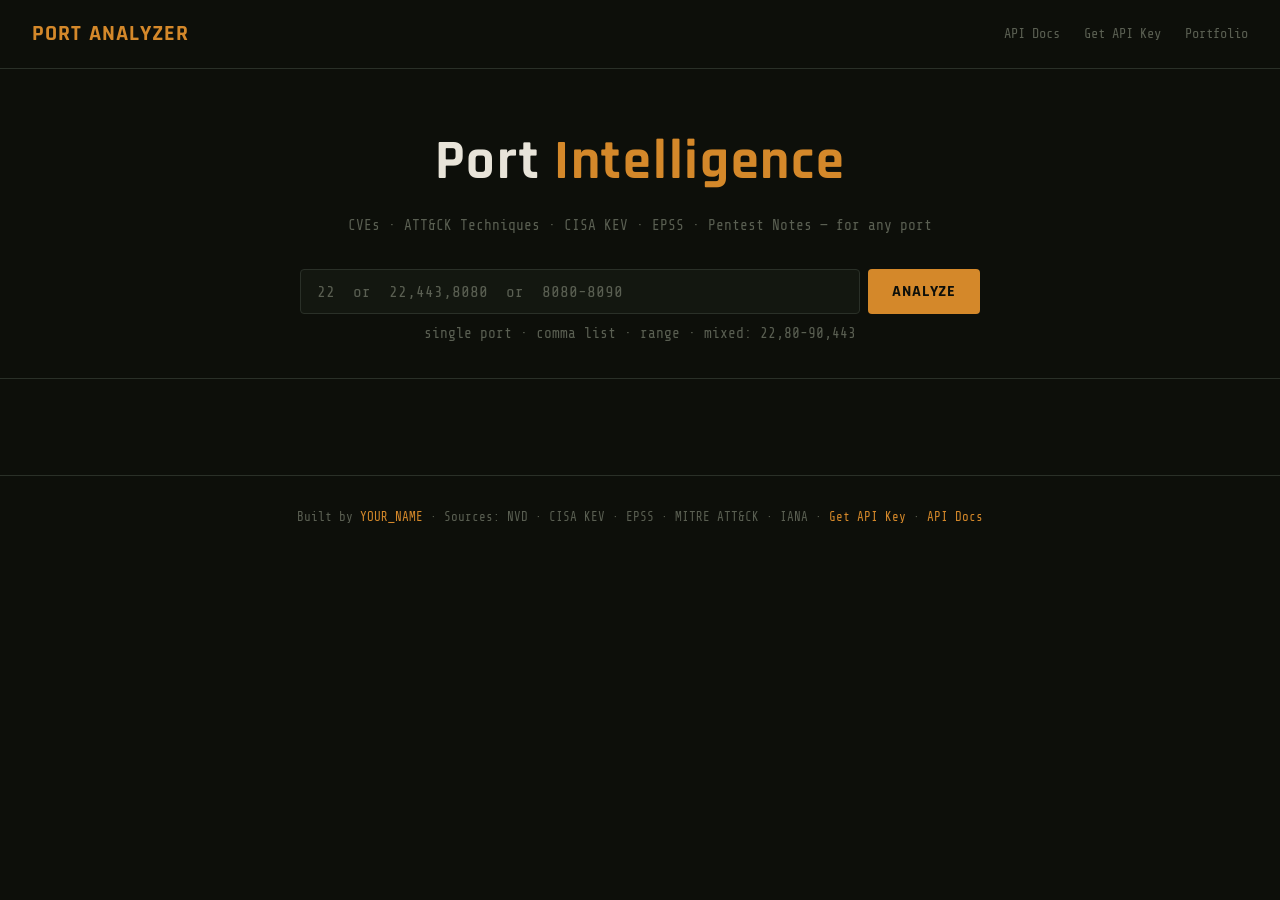
==== web/index.html @ 5741fda4 "feat: initial port-analyzer — CLI + REST API + web UI" ====
<!DOCTYPE html>
<html lang="en">
<head>
  <meta charset="UTF-8" />
  <meta name="viewport" content="width=device-width, initial-scale=1.0" />
  <title>Port Analyzer — Cybersecurity Intelligence</title>
  <meta name="description" content="Instant cybersecurity intelligence for any port — CVEs, ATT&CK techniques, CISA KEV, EPSS exploitation scores, pentest notes." />

  <!-- Fonts — matches portfolio exactly -->
  <link rel="preconnect" href="https://fonts.googleapis.com" />
  <link rel="preconnect" href="https://fonts.gstatic.com" crossorigin />
  <link href="https://fonts.googleapis.com/css2?family=Share+Tech+Mono&family=Inter:wght@300;400;500;600&family=Rajdhani:wght@400;500;600;700&display=swap" rel="stylesheet" />

  <link rel="stylesheet" href="assets/css/style.css" />

  <!-- API base URL — change this to your deployed backend URL -->
  <script>
    window.PA_CONFIG = {
      apiBase: ""  // empty = same origin; set to "https://your-backend.railway.app" after deploy
    };
  </script>
</head>
<body>

<nav>
  <a class="nav-brand" href="/">PORT ANALYZER</a>
  <div class="nav-links">
    <a href="/docs" target="_blank" rel="noopener">API Docs</a>
    <a href="register.html">Get API Key</a>
    <a href="https://YOUR_DOMAIN" target="_blank" rel="noopener noreferrer">Portfolio</a>
  </div>
</nav>

<div class="hero">
  <h1>Port <span>Intelligence</span></h1>
  <p>CVEs · ATT&CK Techniques · CISA KEV · EPSS · Pentest Notes — for any port</p>

  <div class="search-wrap">
    <input
      id="port-input"
      type="text"
      placeholder="22  or  22,443,8080  or  8080-8090"
      autocomplete="off"
      spellcheck="false"
    />
    <button id="search-btn">ANALYZE</button>
  </div>
  <p class="search-hint">single port · comma list · range · mixed: 22,80-90,443</p>

  <div id="key-banner">
    <span style="color:var(--dim)">API key:</span>
    <span></span>
    <button id="clear-key" title="Remove key">✕</button>
  </div>
</div>

<main>
  <div id="status"></div>
  <div id="results"></div>
</main>

<footer>
  <p>
    Built by <a href="https://YOUR_DOMAIN">YOUR_NAME</a> ·
    Sources: NVD · CISA KEV · EPSS · MITRE ATT&CK · IANA ·
    <a href="register.html">Get API Key</a> ·
    <a href="/docs">API Docs</a>
  </p>
</footer>

<script src="assets/js/analyzer.js"></script>
</body>
</html>
---- web/assets/css/style.css ----
/* Port Analyzer — matches portfolio palette exactly */
:root {
  --black:       #0D0F0A;
  --green:       #3D4A3E;
  --khaki:       #8B7355;
  --amber:       #D4882A;
  --cream:       #E8E4D9;
  --dim:         #5A5F52;
  --card:        #131710;
  --border:      #2A3028;
  --font-mono:   'Share Tech Mono', monospace;
  --font-display:'Rajdhani', sans-serif;
  --font-body:   'Inter', sans-serif;

  /* severity */
  --critical: #FF4444;
  --high:     #FF8C00;
  --medium:   #D4882A;
  --low:      #3D9A3E;
  --info:     #4A90D9;
}

*, *::before, *::after { box-sizing: border-box; margin: 0; padding: 0; }

html { scroll-behavior: smooth; }

body {
  background: var(--black);
  color: var(--cream);
  font-family: var(--font-body);
  font-size: 15px;
  line-height: 1.6;
  min-height: 100vh;
}

/* ── nav ───────────────────────────────────────────────────────── */
nav {
  display: flex;
  align-items: center;
  justify-content: space-between;
  padding: 1rem 2rem;
  border-bottom: 1px solid var(--border);
  background: var(--black);
  position: sticky;
  top: 0;
  z-index: 100;
}

.nav-brand {
  font-family: var(--font-display);
  font-size: 1.4rem;
  font-weight: 700;
  color: var(--amber);
  letter-spacing: 0.05em;
  text-decoration: none;
}

.nav-links { display: flex; gap: 1.5rem; }
.nav-links a {
  color: var(--dim);
  text-decoration: none;
  font-family: var(--font-mono);
  font-size: 0.85rem;
  transition: color 0.2s;
}
.nav-links a:hover { color: var(--amber); }

/* ── hero ──────────────────────────────────────────────────────── */
.hero {
  padding: 3rem 2rem 2rem;
  text-align: center;
  border-bottom: 1px solid var(--border);
}

.hero h1 {
  font-family: var(--font-display);
  font-size: clamp(2rem, 5vw, 3.5rem);
  font-weight: 700;
  color: var(--cream);
  letter-spacing: 0.03em;
}

.hero h1 span { color: var(--amber); }

.hero p {
  color: var(--dim);
  margin-top: 0.5rem;
  font-family: var(--font-mono);
  font-size: 0.9rem;
}

/* ── search bar ────────────────────────────────────────────────── */
.search-wrap {
  max-width: 680px;
  margin: 2rem auto 0;
  display: flex;
  gap: 0.5rem;
}

.search-wrap input {
  flex: 1;
  background: var(--card);
  border: 1px solid var(--border);
  border-radius: 4px;
  padding: 0.75rem 1rem;
  color: var(--cream);
  font-family: var(--font-mono);
  font-size: 1rem;
  outline: none;
  transition: border-color 0.2s;
}

.search-wrap input::placeholder { color: var(--dim); }
.search-wrap input:focus { border-color: var(--amber); }

.search-wrap button {
  background: var(--amber);
  color: var(--black);
  border: none;
  border-radius: 4px;
  padding: 0.75rem 1.5rem;
  font-family: var(--font-display);
  font-size: 1rem;
  font-weight: 700;
  cursor: pointer;
  letter-spacing: 0.05em;
  transition: opacity 0.2s;
}
.search-wrap button:hover { opacity: 0.85; }

.search-hint {
  text-align: center;
  margin-top: 0.5rem;
  font-family: var(--font-mono);
  font-size: 0.78rem;
  color: var(--dim);
}

/* ── api key banner ────────────────────────────────────────────── */
#key-banner {
  max-width: 680px;
  margin: 1rem auto 0;
  display: none;
  align-items: center;
  gap: 0.5rem;
  padding: 0.5rem 1rem;
  background: var(--card);
  border: 1px solid var(--border);
  border-radius: 4px;
  font-family: var(--font-mono);
  font-size: 0.8rem;
  color: var(--dim);
}
#key-banner.active { display: flex; }
#key-banner span { color: var(--amber); }
#clear-key { background: none; border: none; color: var(--dim); cursor: pointer; margin-left: auto; font-size: 1rem; }

/* ── main content ──────────────────────────────────────────────── */
main {
  max-width: 900px;
  margin: 0 auto;
  padding: 2rem 1.5rem 4rem;
}

/* ── status bar ────────────────────────────────────────────────── */
#status {
  font-family: var(--font-mono);
  font-size: 0.85rem;
  padding: 0.75rem 1rem;
  border-radius: 4px;
  margin-bottom: 1.5rem;
  display: none;
}
#status.info    { background: rgba(74,144,217,0.1); border: 1px solid rgba(74,144,217,0.3); color: var(--info); display: block; }
#status.error   { background: rgba(255,68,68,0.1);  border: 1px solid rgba(255,68,68,0.3);  color: var(--critical); display: block; }
#status.loading { background: rgba(212,136,42,0.1); border: 1px solid var(--border); color: var(--amber); display: block; }

/* ── results ───────────────────────────────────────────────────── */
#results { display: flex; flex-direction: column; gap: 1.5rem; }

/* ── port card ─────────────────────────────────────────────────── */
.port-card {
  background: var(--card);
  border: 1px solid var(--border);
  border-radius: 6px;
  overflow: hidden;
}

.port-card-header {
  display: flex;
  align-items: center;
  justify-content: space-between;
  padding: 1rem 1.25rem;
  border-bottom: 1px solid var(--border);
  cursor: pointer;
  user-select: none;
}

.port-card-header:hover { background: rgba(255,255,255,0.02); }

.port-number {
  font-family: var(--font-mono);
  font-size: 1.2rem;
  color: var(--amber);
  font-weight: 700;
}

.port-service {
  font-family: var(--font-display);
  font-size: 1.1rem;
  font-weight: 600;
  color: var(--cream);
  margin-left: 0.75rem;
}

.port-transport {
  font-family: var(--font-mono);
  font-size: 0.75rem;
  color: var(--dim);
  margin-left: 0.5rem;
}

.risk-badge {
  font-family: var(--font-mono);
  font-size: 0.75rem;
  font-weight: 700;
  padding: 0.2rem 0.6rem;
  border-radius: 3px;
  letter-spacing: 0.08em;
}
.risk-CRITICAL { background: rgba(255,68,68,0.15);   color: var(--critical); border: 1px solid rgba(255,68,68,0.3); }
.risk-HIGH     { background: rgba(255,140,0,0.15);   color: var(--high);     border: 1px solid rgba(255,140,0,0.3); }
.risk-MEDIUM   { background: rgba(212,136,42,0.15);  color: var(--medium);   border: 1px solid rgba(212,136,42,0.3); }
.risk-LOW      { background: rgba(61,154,62,0.15);   color: var(--low);      border: 1px solid rgba(61,154,62,0.3); }

.collapse-icon { color: var(--dim); font-size: 0.85rem; transition: transform 0.2s; }
.port-card.collapsed .collapse-icon { transform: rotate(-90deg); }

.port-card-body {
  padding: 1.25rem;
  display: flex;
  flex-direction: column;
  gap: 1.25rem;
}
.port-card.collapsed .port-card-body { display: none; }

/* ── meta grid ─────────────────────────────────────────────────── */
.meta-grid {
  display: grid;
  grid-template-columns: repeat(auto-fit, minmax(180px, 1fr));
  gap: 0.75rem;
}

.meta-item { display: flex; flex-direction: column; gap: 0.15rem; }
.meta-label { font-family: var(--font-mono); font-size: 0.7rem; color: var(--dim); text-transform: uppercase; letter-spacing: 0.1em; }
.meta-value { font-family: var(--font-mono); font-size: 0.9rem; color: var(--cream); }

/* ── section block ─────────────────────────────────────────────── */
.section-block { display: flex; flex-direction: column; gap: 0.5rem; }

.section-title {
  font-family: var(--font-mono);
  font-size: 0.75rem;
  color: var(--amber);
  text-transform: uppercase;
  letter-spacing: 0.12em;
  display: flex;
  align-items: center;
  gap: 0.5rem;
}
.section-title::after { content: ''; flex: 1; height: 1px; background: var(--border); }

/* ── CVE table ─────────────────────────────────────────────────── */
.cve-table { width: 100%; border-collapse: collapse; font-family: var(--font-mono); font-size: 0.82rem; }
.cve-table th { color: var(--dim); font-weight: 400; text-align: left; padding: 0.3rem 0.5rem; border-bottom: 1px solid var(--border); font-size: 0.72rem; text-transform: uppercase; letter-spacing: 0.08em; }
.cve-table td { padding: 0.4rem 0.5rem; border-bottom: 1px solid rgba(42,48,40,0.5); vertical-align: top; }
.cve-table tr:last-child td { border-bottom: none; }
.cve-table tr:hover td { background: rgba(255,255,255,0.02); }

.cve-id { color: var(--info); }
.cve-kev { color: var(--critical); font-size: 0.7rem; font-weight: 700; }

.sev-CRITICAL { color: var(--critical); }
.sev-HIGH     { color: var(--high); }
.sev-MEDIUM   { color: var(--medium); }
.sev-LOW      { color: var(--low); }

/* ── technique list ────────────────────────────────────────────── */
.technique-list { display: flex; flex-direction: column; gap: 0.35rem; }
.technique-item {
  display: flex;
  align-items: baseline;
  gap: 0.75rem;
  font-family: var(--font-mono);
  font-size: 0.82rem;
}
.technique-id { color: var(--amber); min-width: 100px; }
.technique-tactic { color: var(--dim); min-width: 130px; font-size: 0.75rem; }
.technique-name { color: var(--cream); }
.technique-item a { text-decoration: none; }
.technique-item a:hover .technique-name { color: var(--amber); }

/* ── note lists ────────────────────────────────────────────────── */
.note-list { display: flex; flex-direction: column; gap: 0.3rem; }
.note-item {
  font-family: var(--font-mono);
  font-size: 0.82rem;
  color: var(--cream);
  display: flex;
  gap: 0.5rem;
  align-items: flex-start;
}
.note-bullet { color: var(--amber); flex-shrink: 0; }

/* ── stats strip ───────────────────────────────────────────────── */
.stats-strip {
  display: flex;
  gap: 1.5rem;
  font-family: var(--font-mono);
  font-size: 0.8rem;
  color: var(--dim);
  flex-wrap: wrap;
}
.stats-strip .stat-val { color: var(--cream); font-weight: 700; }
.stats-strip .stat-kev { color: var(--critical); font-weight: 700; }

/* ── no data ───────────────────────────────────────────────────── */
.no-data { color: var(--dim); font-family: var(--font-mono); font-size: 0.82rem; }

/* ── register page ─────────────────────────────────────────────── */
.register-wrap {
  max-width: 520px;
  margin: 4rem auto;
  padding: 0 1.5rem;
}

.register-card {
  background: var(--card);
  border: 1px solid var(--border);
  border-radius: 6px;
  padding: 2rem;
}

.register-card h2 {
  font-family: var(--font-display);
  font-size: 1.6rem;
  color: var(--amber);
  margin-bottom: 0.5rem;
}

.register-card p {
  color: var(--dim);
  font-family: var(--font-mono);
  font-size: 0.85rem;
  margin-bottom: 1.5rem;
}

.form-group { display: flex; flex-direction: column; gap: 0.35rem; margin-bottom: 1rem; }
.form-group label { font-family: var(--font-mono); font-size: 0.8rem; color: var(--dim); }
.form-group input {
  background: var(--black);
  border: 1px solid var(--border);
  border-radius: 4px;
  padding: 0.65rem 0.9rem;
  color: var(--cream);
  font-family: var(--font-mono);
  font-size: 0.9rem;
  outline: none;
}
.form-group input:focus { border-color: var(--amber); }

.btn-primary {
  width: 100%;
  background: var(--amber);
  color: var(--black);
  border: none;
  border-radius: 4px;
  padding: 0.75rem;
  font-family: var(--font-display);
  font-size: 1rem;
  font-weight: 700;
  cursor: pointer;
  letter-spacing: 0.05em;
  transition: opacity 0.2s;
}
.btn-primary:hover { opacity: 0.85; }

.key-result {
  margin-top: 1.5rem;
  padding: 1rem;
  background: var(--black);
  border: 1px solid var(--border);
  border-radius: 4px;
  display: none;
  flex-direction: column;
  gap: 0.5rem;
}
.key-result.show { display: flex; }
.key-result p { color: var(--dim); font-family: var(--font-mono); font-size: 0.8rem; }
.key-result code {
  color: var(--amber);
  font-family: var(--font-mono);
  font-size: 0.85rem;
  word-break: break-all;
  background: var(--card);
  padding: 0.5rem;
  border-radius: 3px;
  border: 1px solid var(--border);
}
.copy-btn {
  align-self: flex-start;
  background: none;
  border: 1px solid var(--border);
  color: var(--dim);
  font-family: var(--font-mono);
  font-size: 0.78rem;
  padding: 0.3rem 0.75rem;
  border-radius: 3px;
  cursor: pointer;
  transition: color 0.2s, border-color 0.2s;
}
.copy-btn:hover { color: var(--amber); border-color: var(--amber); }

/* ── footer ────────────────────────────────────────────────────── */
footer {
  text-align: center;
  padding: 2rem;
  border-top: 1px solid var(--border);
  font-family: var(--font-mono);
  font-size: 0.78rem;
  color: var(--dim);
}
footer a { color: var(--amber); text-decoration: none; }

/* ── responsive ────────────────────────────────────────────────── */
@media (max-width: 600px) {
  nav { padding: 1rem; }
  .search-wrap { flex-direction: column; }
  .cve-table { font-size: 0.75rem; }
  .meta-grid { grid-template-columns: 1fr 1fr; }
}
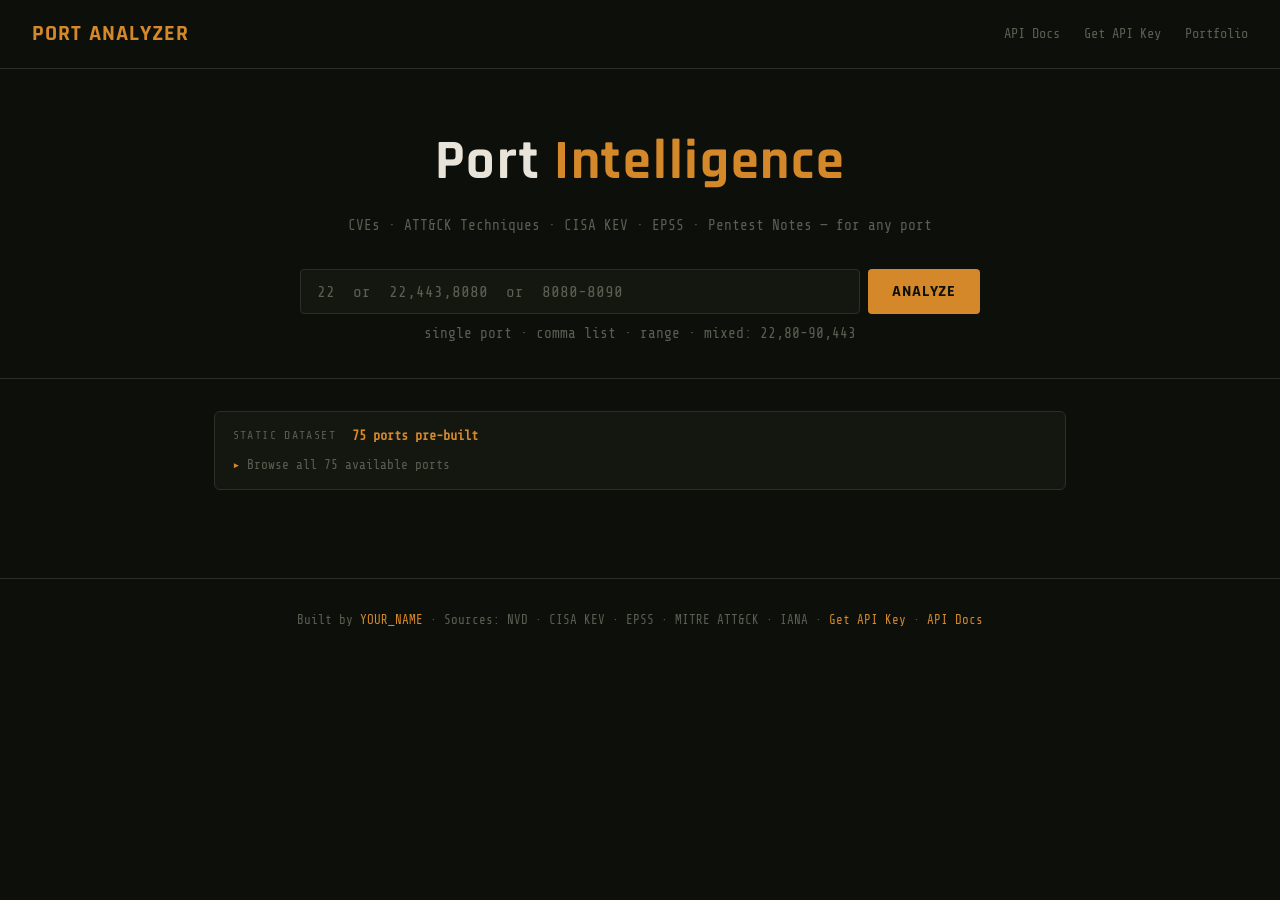
==== commit 2129c8d7: "feat: available-ports panel, CLI fallback message, and markdown report download" ====
--- a/web/index.html
+++ b/web/index.html
@@ -16,7 +16,8 @@
   <!-- API base URL — change this to your deployed backend URL -->
   <script>
     window.PA_CONFIG = {
-      apiBase: ""  // empty = same origin; set to "https://your-backend.railway.app" after deploy
+      apiBase: "",       // empty = same origin; set to "https://your-backend.railway.app" after deploy
+      staticDataUrl: "data/ports.json"
     };
   </script>
 </head>
@@ -55,6 +56,7 @@
 </div>
 
 <main>
+  <div id="ports-info-panel"></div>
   <div id="status"></div>
   <div id="results"></div>
 </main>
--- a/web/assets/css/style.css
+++ b/web/assets/css/style.css
@@ -236,6 +236,24 @@
 .collapse-icon { color: var(--dim); font-size: 0.85rem; transition: transform 0.2s; }
 .port-card.collapsed .collapse-icon { transform: rotate(-90deg); }
 
+.dl-report-btn {
+  font-family: var(--font-mono);
+  font-size: 0.72rem;
+  font-weight: 600;
+  letter-spacing: 0.06em;
+  padding: 0.18rem 0.55rem;
+  border-radius: 3px;
+  border: 1px solid var(--amber);
+  background: transparent;
+  color: var(--amber);
+  cursor: pointer;
+  transition: background 0.15s, color 0.15s;
+}
+.dl-report-btn:hover {
+  background: var(--amber);
+  color: var(--black);
+}
+
 .port-card-body {
   padding: 1.25rem;
   display: flex;
@@ -421,6 +439,140 @@
 }
 .copy-btn:hover { color: var(--amber); border-color: var(--amber); }
 
+/* ── ports info panel ──────────────────────────────────────────── */
+#ports-info-panel { margin-bottom: 1.5rem; }
+
+.ports-info-card {
+  background: var(--card);
+  border: 1px solid var(--border);
+  border-radius: 6px;
+  padding: 0.85rem 1.1rem;
+  display: flex;
+  flex-direction: column;
+  gap: 0.5rem;
+}
+
+.ports-info-heading {
+  display: flex;
+  align-items: center;
+  gap: 1rem;
+}
+
+.ports-info-label {
+  font-family: var(--font-mono);
+  font-size: 0.72rem;
+  color: var(--dim);
+  text-transform: uppercase;
+  letter-spacing: 0.12em;
+}
+
+.ports-info-count {
+  font-family: var(--font-mono);
+  font-size: 0.85rem;
+  color: var(--amber);
+  font-weight: 700;
+}
+
+.ports-info-details summary {
+  font-family: var(--font-mono);
+  font-size: 0.8rem;
+  color: var(--dim);
+  cursor: pointer;
+  user-select: none;
+  list-style: none;
+}
+.ports-info-details summary::-webkit-details-marker { display: none; }
+.ports-info-details summary::before { content: '▸ '; color: var(--amber); }
+.ports-info-details[open] summary::before { content: '▾ '; }
+.ports-info-details summary:hover { color: var(--cream); }
+
+.ports-info-list {
+  font-family: var(--font-mono);
+  font-size: 0.78rem;
+  color: var(--cream);
+  margin-top: 0.5rem;
+  line-height: 1.8;
+  word-break: break-all;
+}
+
+/* ── not-in-dataset card ───────────────────────────────────────── */
+.nid-card {
+  background: var(--card);
+  border: 1px solid var(--border);
+  border-radius: 6px;
+  padding: 1.25rem;
+  display: flex;
+  flex-direction: column;
+  gap: 0.85rem;
+}
+
+.nid-reason {
+  font-family: var(--font-mono);
+  font-size: 0.85rem;
+  color: var(--dim);
+  line-height: 1.6;
+}
+
+.nid-meta {
+  font-family: var(--font-mono);
+  font-size: 0.85rem;
+  color: var(--dim);
+}
+
+.nid-highlight {
+  color: var(--amber);
+  font-weight: 700;
+}
+
+.nid-cli-block {
+  background: var(--black);
+  border: 1px solid var(--border);
+  border-radius: 4px;
+  padding: 0.75rem 1rem;
+  display: flex;
+  flex-direction: column;
+  gap: 0.35rem;
+}
+
+.nid-cli-label {
+  font-family: var(--font-mono);
+  font-size: 0.72rem;
+  color: var(--dim);
+  text-transform: uppercase;
+  letter-spacing: 0.1em;
+  display: block;
+  margin-bottom: 0.25rem;
+}
+
+.nid-cli-block code {
+  font-family: var(--font-mono);
+  font-size: 0.85rem;
+  color: var(--amber);
+  display: block;
+}
+
+.nid-details summary {
+  font-family: var(--font-mono);
+  font-size: 0.8rem;
+  color: var(--dim);
+  cursor: pointer;
+  user-select: none;
+  list-style: none;
+}
+.nid-details summary::-webkit-details-marker { display: none; }
+.nid-details summary::before { content: '▸ '; color: var(--amber); }
+.nid-details[open] summary::before { content: '▾ '; }
+.nid-details summary:hover { color: var(--cream); }
+
+.nid-port-list {
+  font-family: var(--font-mono);
+  font-size: 0.78rem;
+  color: var(--cream);
+  margin-top: 0.5rem;
+  line-height: 1.8;
+  word-break: break-all;
+}
+
 /* ── footer ────────────────────────────────────────────────────── */
 footer {
   text-align: center;
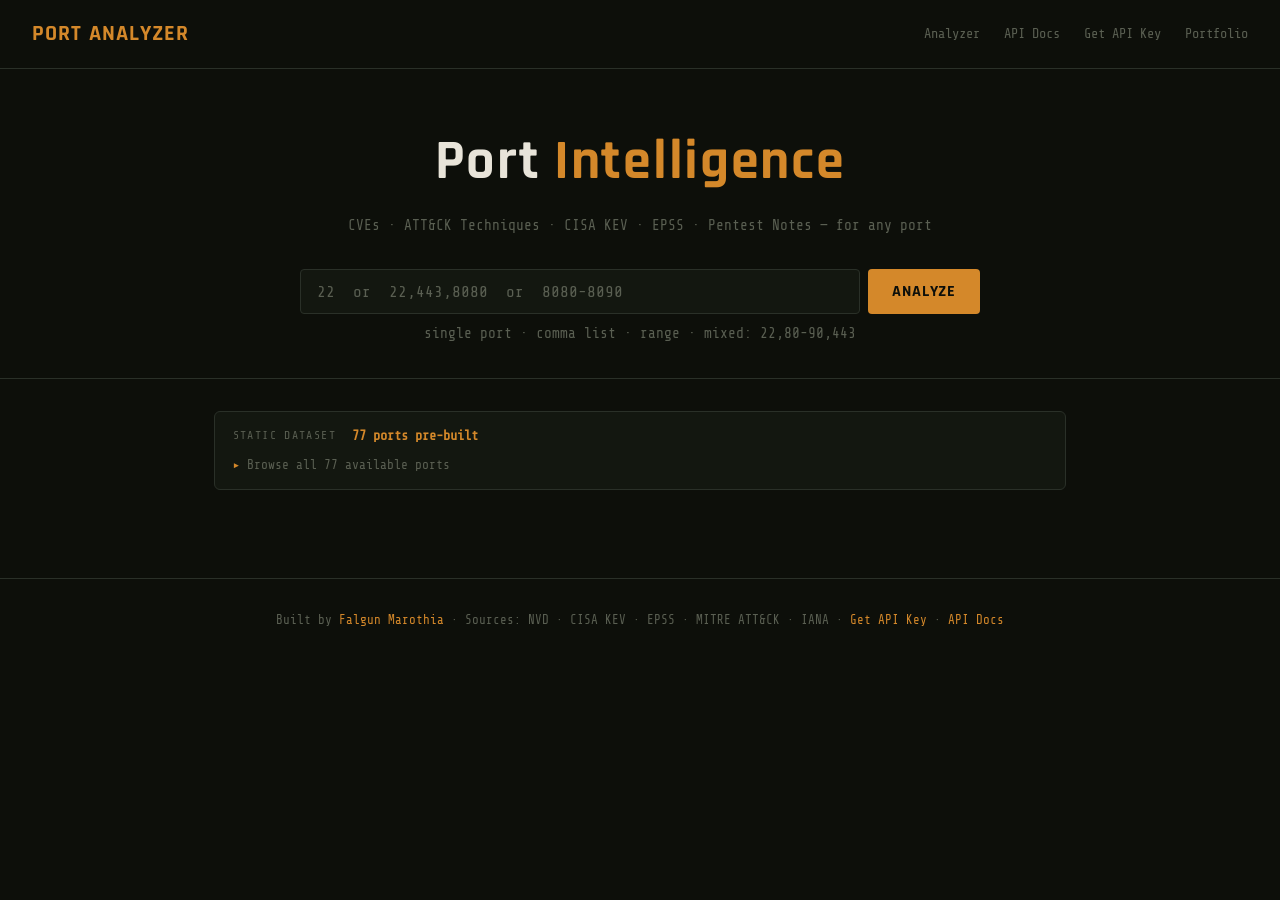
==== commit 5be90992: "fix: nav consistency, API docs link, portfolio URL, footer name, registration form guard" ====
--- a/web/index.html
+++ b/web/index.html
@@ -26,9 +26,10 @@
 <nav>
   <a class="nav-brand" href="/">PORT ANALYZER</a>
   <div class="nav-links">
-    <a href="/docs" target="_blank" rel="noopener">API Docs</a>
+    <a href="index.html" class="nav-active" aria-current="page">Analyzer</a>
+    <a href="https://github.com/fmfalgun/port-analyzer/blob/master/docs/api.md" target="_blank" rel="noopener">API Docs</a>
     <a href="register.html">Get API Key</a>
-    <a href="https://YOUR_DOMAIN" target="_blank" rel="noopener noreferrer">Portfolio</a>
+    <a href="https://fmfalgun.github.io" target="_blank" rel="noopener noreferrer">Portfolio</a>
   </div>
 </nav>
 
@@ -63,10 +64,10 @@
 
 <footer>
   <p>
-    Built by <a href="https://YOUR_DOMAIN">YOUR_NAME</a> ·
+    Built by <a href="https://fmfalgun.github.io">Falgun Marothia</a> ·
     Sources: NVD · CISA KEV · EPSS · MITRE ATT&CK · IANA ·
     <a href="register.html">Get API Key</a> ·
-    <a href="/docs">API Docs</a>
+    <a href="https://github.com/fmfalgun/port-analyzer/blob/master/docs/api.md">API Docs</a>
   </p>
 </footer>
 
--- a/web/assets/css/style.css
+++ b/web/assets/css/style.css
@@ -64,6 +64,7 @@
   transition: color 0.2s;
 }
 .nav-links a:hover { color: var(--amber); }
+.nav-active { color: var(--amber); pointer-events: none; }
 
 /* ── hero ──────────────────────────────────────────────────────── */
 .hero {
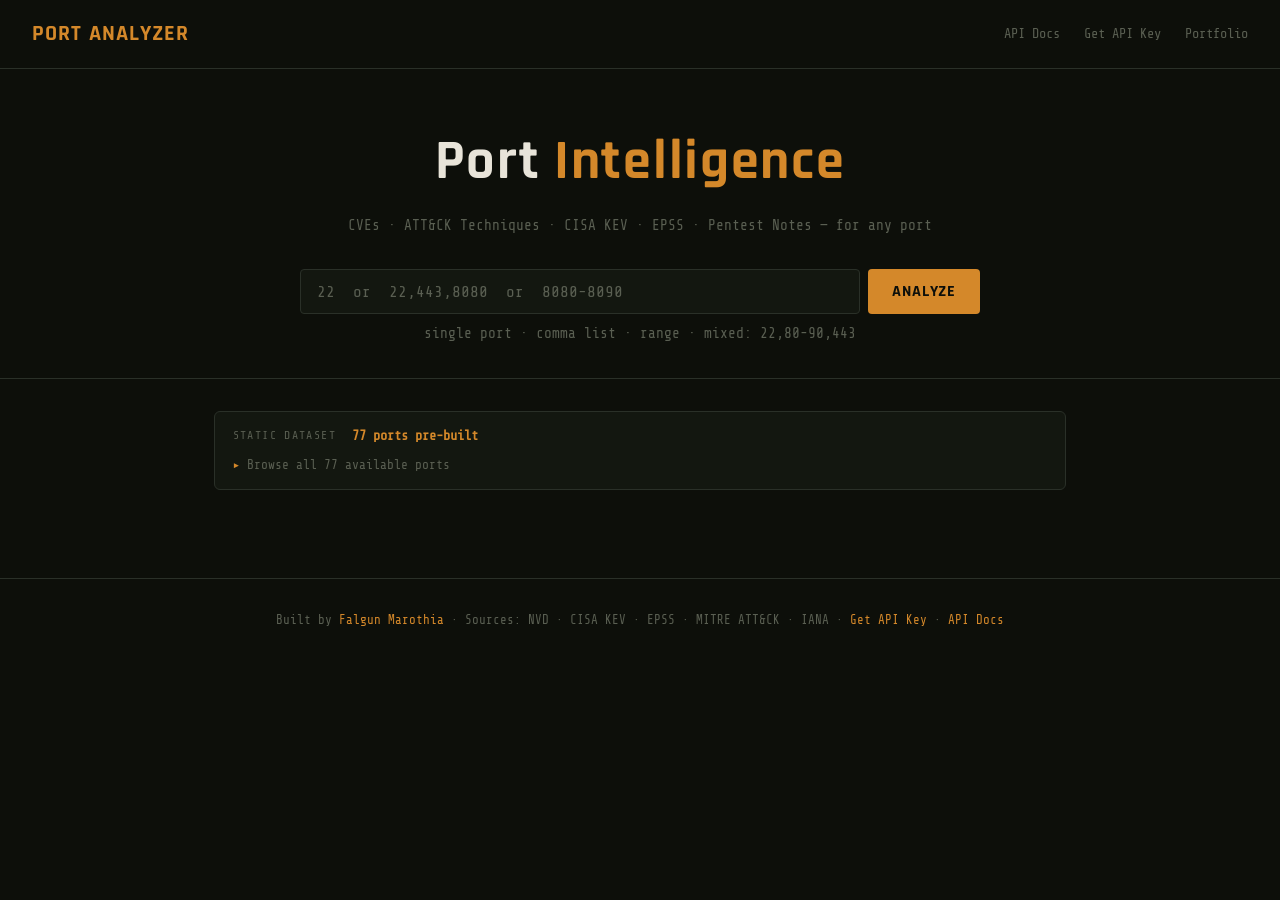
==== commit 23fe73f0: "fix: remove redundant Analyzer nav link (brand already links home)" ====
--- a/web/index.html
+++ b/web/index.html
@@ -26,7 +26,6 @@
 <nav>
   <a class="nav-brand" href="/">PORT ANALYZER</a>
   <div class="nav-links">
-    <a href="index.html" class="nav-active" aria-current="page">Analyzer</a>
     <a href="https://github.com/fmfalgun/port-analyzer/blob/master/docs/api.md" target="_blank" rel="noopener">API Docs</a>
     <a href="register.html">Get API Key</a>
     <a href="https://fmfalgun.github.io" target="_blank" rel="noopener noreferrer">Portfolio</a>
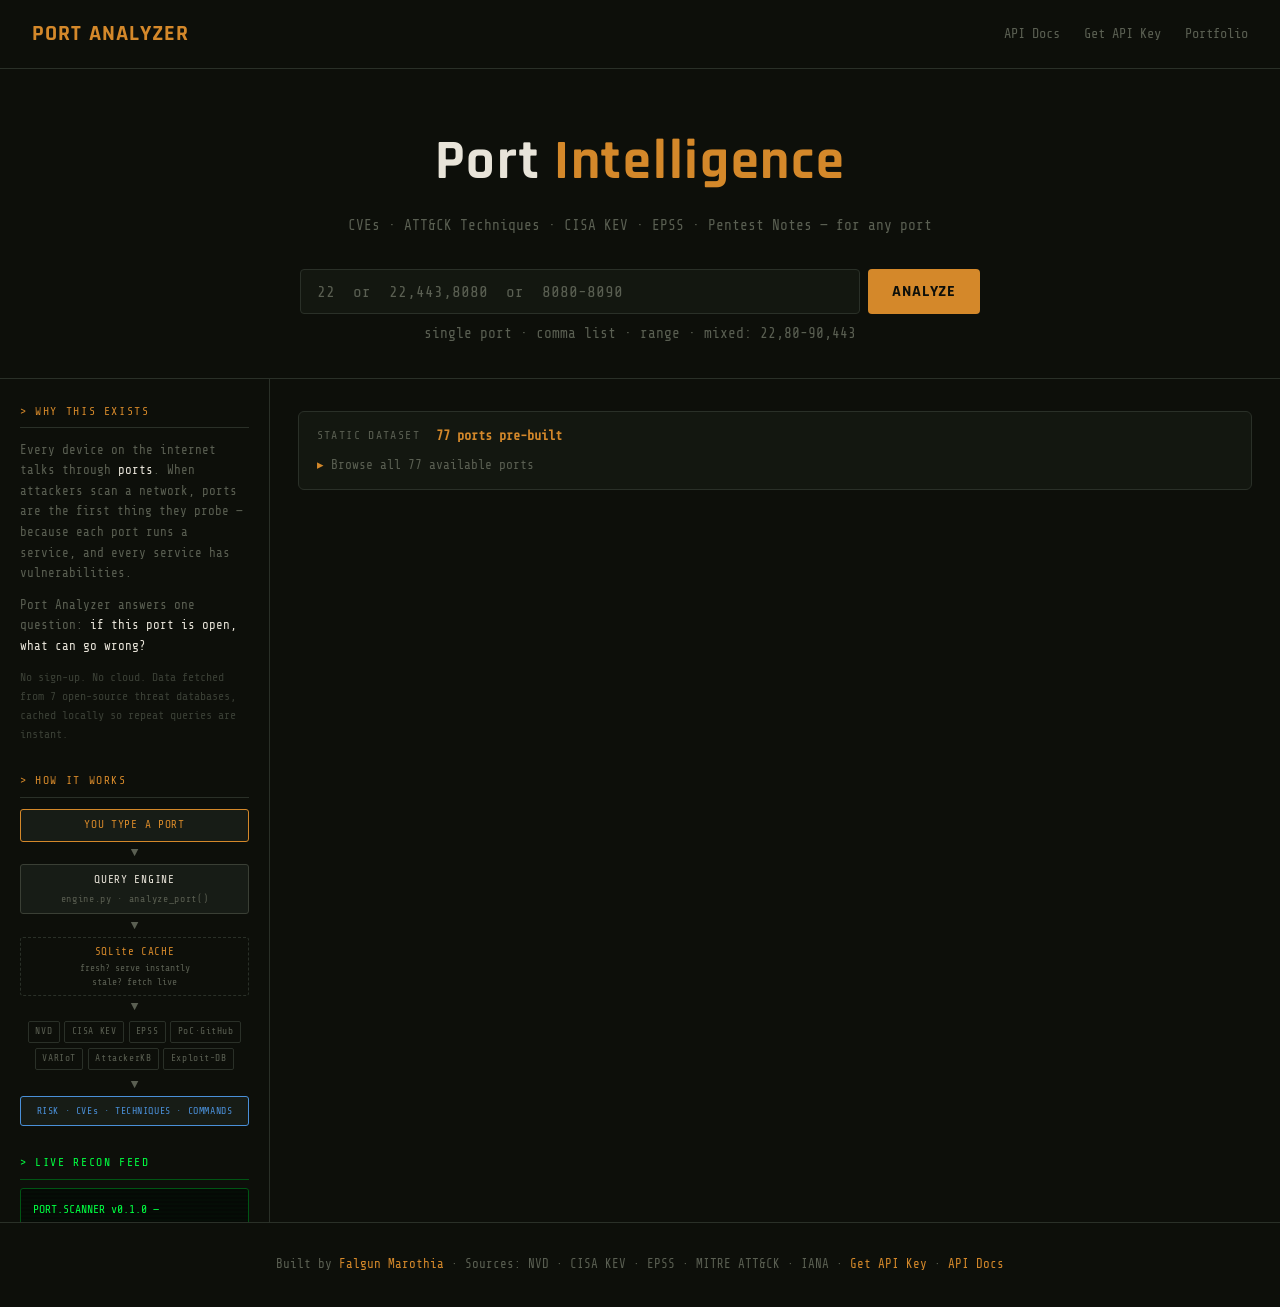
==== commit bbb37cae: "feat(web): add info sidebar with why/how/hacker terminal animation" ====
--- a/web/index.html
+++ b/web/index.html
@@ -55,11 +55,72 @@
   </div>
 </div>
 
-<main>
-  <div id="ports-info-panel"></div>
-  <div id="status"></div>
-  <div id="results"></div>
-</main>
+<div class="layout">
+
+  <!-- ── side panel ───────────────────────────────────────────── -->
+  <aside class="info-panel">
+
+    <div class="panel-block">
+      <div class="panel-heading">&gt; WHY THIS EXISTS</div>
+      <p class="panel-text">
+        Every device on the internet talks through <span class="hl">ports</span>.
+        When attackers scan a network, ports are the first thing they probe —
+        because each port runs a service, and every service has vulnerabilities.
+      </p>
+      <p class="panel-text">
+        Port Analyzer answers one question:
+        <span class="hl">if this port is open, what can go wrong?</span>
+      </p>
+      <p class="panel-text dim-text">
+        No sign-up. No cloud. Data fetched from 7 open-source threat databases,
+        cached locally so repeat queries are instant.
+      </p>
+    </div>
+
+    <div class="panel-block">
+      <div class="panel-heading">&gt; HOW IT WORKS</div>
+      <div class="arch-diagram">
+        <div class="arch-box input-box">YOU TYPE A PORT</div>
+        <div class="arch-arrow">▼</div>
+        <div class="arch-box engine-box">QUERY ENGINE<span class="arch-sub">engine.py · analyze_port()</span></div>
+        <div class="arch-arrow">▼</div>
+        <div class="arch-cache">
+          <div class="cache-label">SQLite CACHE</div>
+          <div class="cache-sub">fresh? serve instantly<br>stale? fetch live</div>
+        </div>
+        <div class="arch-arrow">▼</div>
+        <div class="arch-sources-grid">
+          <span class="src-tag">NVD</span>
+          <span class="src-tag">CISA KEV</span>
+          <span class="src-tag">EPSS</span>
+          <span class="src-tag">PoC·GitHub</span>
+          <span class="src-tag">VARIoT</span>
+          <span class="src-tag">AttackerKB</span>
+          <span class="src-tag">Exploit-DB</span>
+        </div>
+        <div class="arch-arrow">▼</div>
+        <div class="arch-box output-box">RISK · CVEs · TECHNIQUES · COMMANDS</div>
+      </div>
+    </div>
+
+    <div class="panel-block term-block">
+      <div class="panel-heading term-heading">&gt; LIVE RECON FEED</div>
+      <div class="term-screen" id="term-screen">
+        <div class="term-lines" id="term-lines"></div>
+        <span class="term-cursor" id="term-cursor">█</span>
+      </div>
+    </div>
+
+  </aside>
+
+  <!-- ── main results ──────────────────────────────────────────── -->
+  <main>
+    <div id="ports-info-panel"></div>
+    <div id="status"></div>
+    <div id="results"></div>
+  </main>
+
+</div>
 
 <footer>
   <p>
--- a/web/assets/css/style.css
+++ b/web/assets/css/style.css
@@ -18,6 +18,12 @@
   --medium:   #D4882A;
   --low:      #3D9A3E;
   --info:     #4A90D9;
+  --warn:     #FFB347;
+
+  /* terminal / hacker */
+  --matrix:      #00FF41;
+  --matrix-dim:  #005514;
+  --matrix-mid:  #00AA2A;
 }
 
 *, *::before, *::after { box-sizing: border-box; margin: 0; padding: 0; }
@@ -156,11 +162,168 @@
 #key-banner span { color: var(--amber); }
 #clear-key { background: none; border: none; color: var(--dim); cursor: pointer; margin-left: auto; font-size: 1rem; }
 
+/* ── two-column layout ─────────────────────────────────────────── */
+.layout {
+  display: grid;
+  grid-template-columns: 270px 1fr;
+  max-width: 1320px;
+  margin: 0 auto;
+  align-items: start;
+}
+
+/* ── info sidebar ──────────────────────────────────────────────── */
+.info-panel {
+  position: sticky;
+  top: 57px;
+  height: calc(100vh - 57px);
+  overflow-y: auto;
+  overflow-x: hidden;
+  border-right: 1px solid var(--border);
+  padding: 1.5rem 1.25rem;
+  display: flex;
+  flex-direction: column;
+  gap: 1.75rem;
+  scrollbar-width: thin;
+  scrollbar-color: var(--border) transparent;
+}
+.info-panel::-webkit-scrollbar { width: 4px; }
+.info-panel::-webkit-scrollbar-thumb { background: var(--border); }
+
+.panel-block { display: flex; flex-direction: column; gap: 0.7rem; }
+
+.panel-heading {
+  font-family: var(--font-mono);
+  font-size: 0.72rem;
+  color: var(--amber);
+  letter-spacing: 0.14em;
+  text-transform: uppercase;
+  padding-bottom: 0.4rem;
+  border-bottom: 1px solid var(--border);
+}
+
+.panel-text {
+  font-family: var(--font-mono);
+  font-size: 0.78rem;
+  color: var(--dim);
+  line-height: 1.65;
+}
+.panel-text .hl { color: var(--cream); }
+.dim-text { font-size: 0.72rem; color: #3A3F35; }
+
+/* ── architecture diagram ──────────────────────────────────────── */
+.arch-diagram {
+  display: flex;
+  flex-direction: column;
+  align-items: center;
+  gap: 0.3rem;
+  font-family: var(--font-mono);
+  font-size: 0.72rem;
+}
+
+.arch-box {
+  width: 100%;
+  background: rgba(42,48,40,0.4);
+  border: 1px solid var(--border);
+  border-radius: 3px;
+  padding: 0.4rem 0.6rem;
+  color: var(--cream);
+  text-align: center;
+  font-size: 0.7rem;
+  letter-spacing: 0.06em;
+  display: flex;
+  flex-direction: column;
+  gap: 0.1rem;
+}
+.arch-sub { color: var(--dim); font-size: 0.62rem; }
+.input-box  { border-color: var(--amber); color: var(--amber); }
+.output-box { border-color: var(--info);  color: var(--info);  font-size: 0.62rem; }
+.engine-box { border-color: #3A3F35; }
+
+.arch-arrow { color: var(--dim); font-size: 0.8rem; line-height: 1; }
+
+.arch-cache {
+  width: 100%;
+  border: 1px dashed var(--border);
+  border-radius: 3px;
+  padding: 0.35rem 0.6rem;
+  text-align: center;
+}
+.cache-label { color: var(--medium); font-size: 0.68rem; letter-spacing: 0.06em; }
+.cache-sub   { color: var(--dim);    font-size: 0.6rem;  margin-top: 0.1rem; line-height: 1.4; }
+
+.arch-sources-grid {
+  display: flex;
+  flex-wrap: wrap;
+  gap: 0.3rem;
+  justify-content: center;
+  padding: 0.2rem 0;
+}
+.src-tag {
+  font-family: var(--font-mono);
+  font-size: 0.6rem;
+  padding: 0.15rem 0.4rem;
+  border: 1px solid var(--border);
+  border-radius: 2px;
+  color: var(--dim);
+  letter-spacing: 0.06em;
+}
+
+/* ── hacker terminal ───────────────────────────────────────────── */
+.term-block { gap: 0.5rem; }
+
+.term-heading {
+  color: var(--matrix) !important;
+  border-bottom-color: var(--matrix-dim) !important;
+}
+
+.term-screen {
+  background: #050905;
+  border: 1px solid var(--matrix-dim);
+  border-radius: 3px;
+  padding: 0.75rem;
+  font-family: var(--font-mono);
+  font-size: 0.72rem;
+  color: var(--matrix);
+  min-height: 180px;
+  position: relative;
+  overflow: hidden;
+}
+.term-screen::before {
+  content: '';
+  position: absolute;
+  inset: 0;
+  background: repeating-linear-gradient(
+    0deg,
+    transparent,
+    transparent 2px,
+    rgba(0,255,65,0.015) 2px,
+    rgba(0,255,65,0.015) 4px
+  );
+  pointer-events: none;
+}
+
+.term-lines { display: flex; flex-direction: column; gap: 0.15rem; line-height: 1.5; }
+
+.term-line { color: var(--matrix); }
+.term-line.ok  { color: var(--matrix); }
+.term-line.dim { color: var(--matrix-dim); }
+.term-line.mid { color: var(--matrix-mid); }
+.term-line.warn { color: var(--warn); }
+.term-line.sep  { color: var(--matrix-dim); letter-spacing: -0.05em; }
+
+@keyframes blink { 0%,49%{opacity:1} 50%,100%{opacity:0} }
+.term-cursor {
+  display: inline-block;
+  color: var(--matrix);
+  animation: blink 1s step-end infinite;
+  font-size: 0.8rem;
+  line-height: 1;
+}
+
 /* ── main content ──────────────────────────────────────────────── */
 main {
-  max-width: 900px;
-  margin: 0 auto;
-  padding: 2rem 1.5rem 4rem;
+  padding: 2rem 1.75rem 4rem;
+  min-width: 0;
 }
 
 /* ── status bar ────────────────────────────────────────────────── */
@@ -586,9 +749,28 @@
 footer a { color: var(--amber); text-decoration: none; }
 
 /* ── responsive ────────────────────────────────────────────────── */
+@media (max-width: 960px) {
+  .layout {
+    grid-template-columns: 1fr;
+  }
+  .info-panel {
+    position: static;
+    height: auto;
+    border-right: none;
+    border-bottom: 1px solid var(--border);
+    flex-direction: row;
+    flex-wrap: wrap;
+    gap: 1.25rem;
+    padding: 1.25rem 1.5rem;
+  }
+  .panel-block { flex: 1 1 200px; }
+  .term-block  { flex: 1 1 100%; }
+}
+
 @media (max-width: 600px) {
   nav { padding: 1rem; }
   .search-wrap { flex-direction: column; }
   .cve-table { font-size: 0.75rem; }
   .meta-grid { grid-template-columns: 1fr 1fr; }
-}
+  .info-panel { padding: 1rem; }
+}
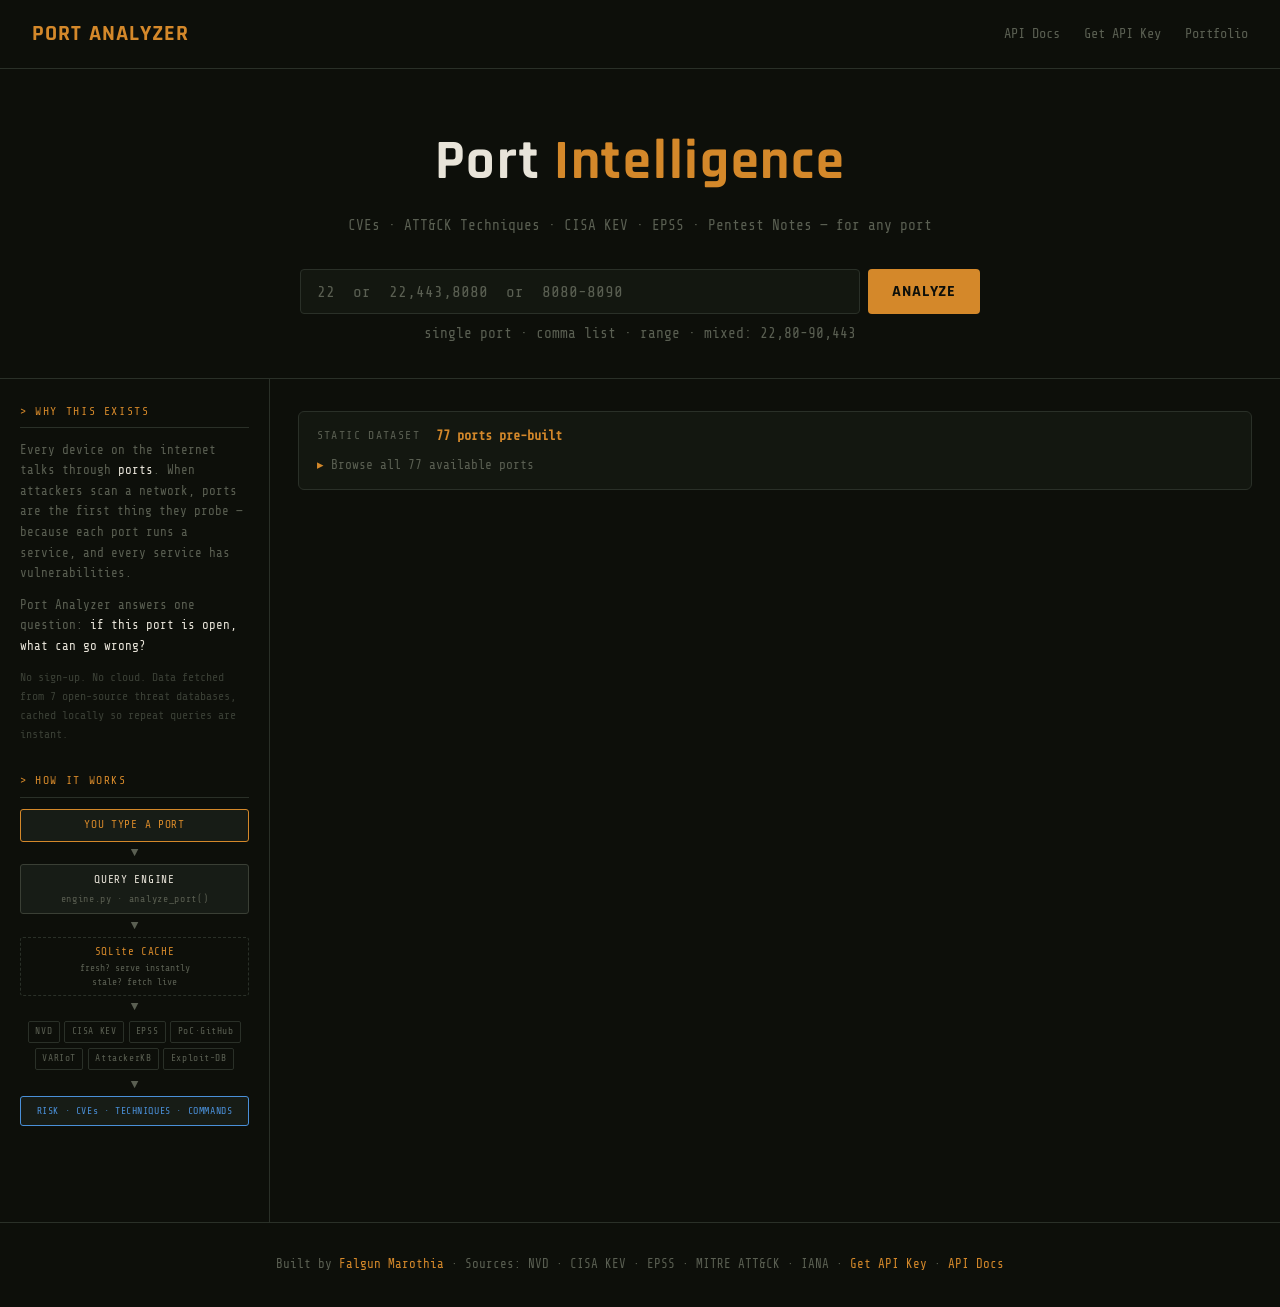
==== commit 966bc546: "feat: port usage & history (Wikipedia + nmap-services), remove recon feed, fix large-file sync - New" ====
--- a/web/index.html
+++ b/web/index.html
@@ -103,14 +103,6 @@
       </div>
     </div>
 
-    <div class="panel-block term-block">
-      <div class="panel-heading term-heading">&gt; LIVE RECON FEED</div>
-      <div class="term-screen" id="term-screen">
-        <div class="term-lines" id="term-lines"></div>
-        <span class="term-cursor" id="term-cursor">█</span>
-      </div>
-    </div>
-
   </aside>
 
   <!-- ── main results ──────────────────────────────────────────── -->
--- a/web/assets/css/style.css
+++ b/web/assets/css/style.css
@@ -19,11 +19,6 @@
   --low:      #3D9A3E;
   --info:     #4A90D9;
   --warn:     #FFB347;
-
-  /* terminal / hacker */
-  --matrix:      #00FF41;
-  --matrix-dim:  #005514;
-  --matrix-mid:  #00AA2A;
 }
 
 *, *::before, *::after { box-sizing: border-box; margin: 0; padding: 0; }
@@ -268,58 +263,6 @@
   letter-spacing: 0.06em;
 }
 
-/* ── hacker terminal ───────────────────────────────────────────── */
-.term-block { gap: 0.5rem; }
-
-.term-heading {
-  color: var(--matrix) !important;
-  border-bottom-color: var(--matrix-dim) !important;
-}
-
-.term-screen {
-  background: #050905;
-  border: 1px solid var(--matrix-dim);
-  border-radius: 3px;
-  padding: 0.75rem;
-  font-family: var(--font-mono);
-  font-size: 0.72rem;
-  color: var(--matrix);
-  min-height: 180px;
-  position: relative;
-  overflow: hidden;
-}
-.term-screen::before {
-  content: '';
-  position: absolute;
-  inset: 0;
-  background: repeating-linear-gradient(
-    0deg,
-    transparent,
-    transparent 2px,
-    rgba(0,255,65,0.015) 2px,
-    rgba(0,255,65,0.015) 4px
-  );
-  pointer-events: none;
-}
-
-.term-lines { display: flex; flex-direction: column; gap: 0.15rem; line-height: 1.5; }
-
-.term-line { color: var(--matrix); }
-.term-line.ok  { color: var(--matrix); }
-.term-line.dim { color: var(--matrix-dim); }
-.term-line.mid { color: var(--matrix-mid); }
-.term-line.warn { color: var(--warn); }
-.term-line.sep  { color: var(--matrix-dim); letter-spacing: -0.05em; }
-
-@keyframes blink { 0%,49%{opacity:1} 50%,100%{opacity:0} }
-.term-cursor {
-  display: inline-block;
-  color: var(--matrix);
-  animation: blink 1s step-end infinite;
-  font-size: 0.8rem;
-  line-height: 1;
-}
-
 /* ── main content ──────────────────────────────────────────────── */
 main {
   padding: 2rem 1.75rem 4rem;
@@ -415,6 +358,24 @@
 }
 .dl-report-btn:hover {
   background: var(--amber);
+  color: var(--black);
+}
+.browse-cves-btn {
+  font-family: var(--font-mono);
+  font-size: 0.72rem;
+  font-weight: 600;
+  letter-spacing: 0.06em;
+  padding: 0.18rem 0.55rem;
+  border-radius: 3px;
+  border: 1px solid var(--accent);
+  background: transparent;
+  color: var(--accent);
+  cursor: pointer;
+  text-decoration: none;
+  transition: background 0.15s, color 0.15s;
+}
+.browse-cves-btn:hover {
+  background: var(--accent);
   color: var(--black);
 }
 
@@ -764,7 +725,6 @@
     padding: 1.25rem 1.5rem;
   }
   .panel-block { flex: 1 1 200px; }
-  .term-block  { flex: 1 1 100%; }
 }
 
 @media (max-width: 600px) {
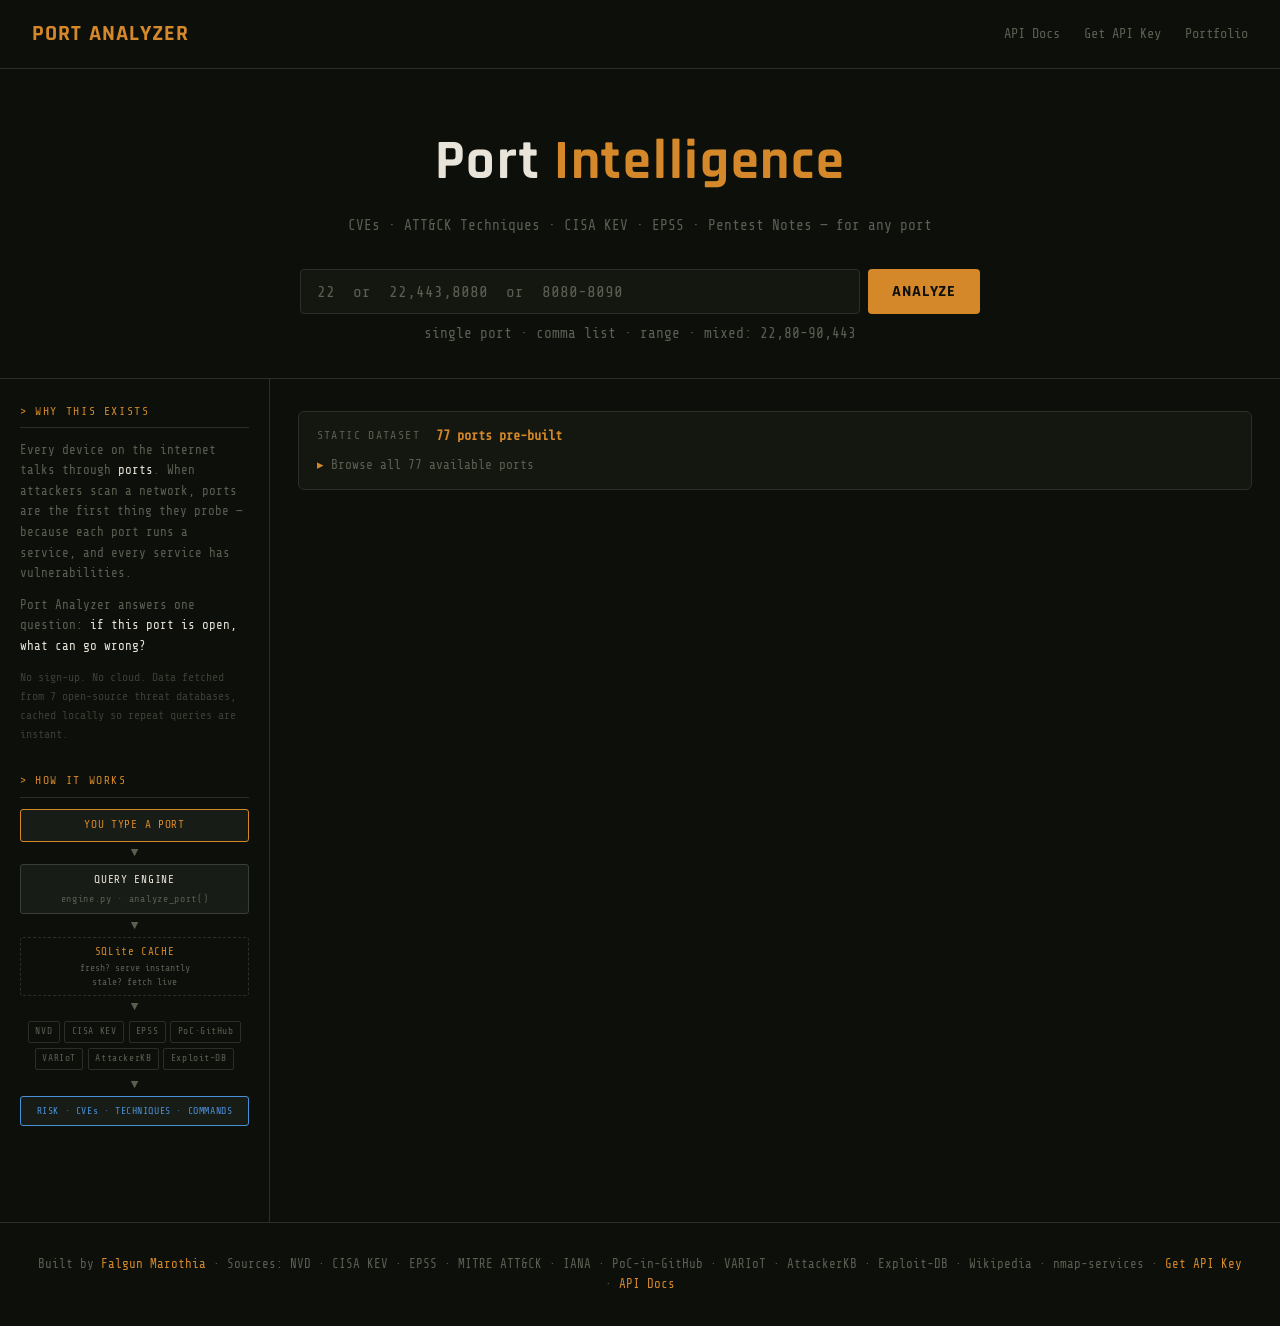
==== commit 3ce65ffd: "fix: Wikipedia table parser silently dropped most rows; stale footers/sources - wikipedia_history.py" ====
--- a/web/index.html
+++ b/web/index.html
@@ -117,7 +117,7 @@
 <footer>
   <p>
     Built by <a href="https://fmfalgun.github.io">Falgun Marothia</a> ·
-    Sources: NVD · CISA KEV · EPSS · MITRE ATT&CK · IANA ·
+    Sources: NVD · CISA KEV · EPSS · MITRE ATT&CK · IANA · PoC-in-GitHub · VARIoT · AttackerKB · Exploit-DB · Wikipedia · nmap-services ·
     <a href="register.html">Get API Key</a> ·
     <a href="https://github.com/fmfalgun/port-analyzer/blob/master/docs/api.md">API Docs</a>
   </p>
